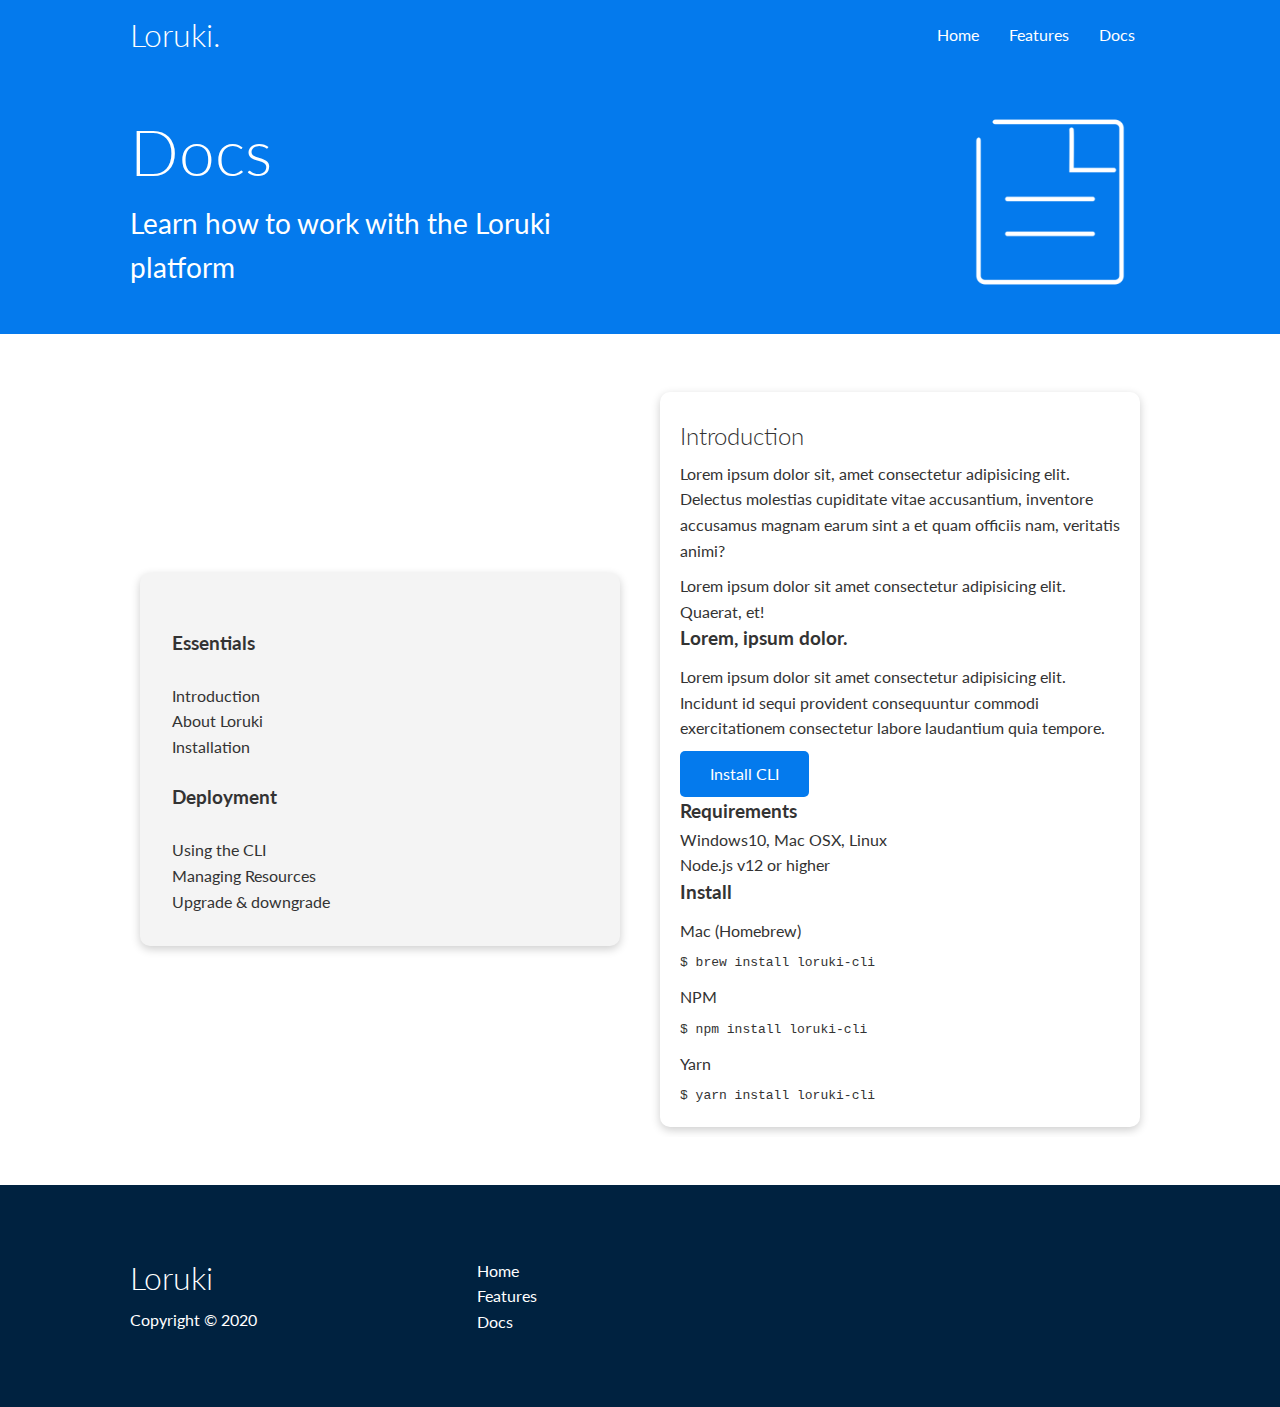
==== docs.html @ dbadfeea "Adding content to docs.html" ====
<!DOCTYPE html>
<html lang="en">
<head>
    <meta charset="UTF-8">
    <meta name="viewport" content="width=device-width, initial-scale=1.0">
    <title>Loruki | Cloud Hostin for Everyone</title>
    <!-- css -->
    <link rel="stylesheet" href="css/utilities.css">
    <link rel="stylesheet" href="css/style.css">
    <!-- font awesome -->
    <link rel="stylesheet" href="https://cdnjs.cloudflare.com/ajax/libs/font-awesome/5.15.1/css/all.min.css" integrity="sha512-+4zCK9k+qNFUR5X+cKL9EIR+ZOhtIloNl9GIKS57V1MyNsYpYcUrUeQc9vNfzsWfV28IaLL3i96P9sdNyeRssA==" crossorigin="anonymous" />
</head>
<body>
    <!-- Navbar -->
    <div class="navbar">
        <div class="container flex">
            <h1 class="logo">Loruki.</h1>
            <ul>
                <li><a href="index.html">Home</a></li>
                <li><a href="features.html">Features</a></li>
                <li><a href="docs.html">Docs</a></li>
            </ul>
        </div>
    </div>

    <!-- Head -->
    <section class="docs-head bg-primary py-3">
        <div class="container grid">
            <div>
                <h1 class="xl">Docs</h1>
                <p class="lead">
                    Learn how to work with the Loruki platform
                </p>
            </div>
            <img src="images/docs.png" alt="">
        </div>
    </section>

    
    <!-- Docs Main -->
    <section class="docs-main my-4">
        <div class="container grid">
            <div class="card bg-light p-3">
                <h3 class="my-2">Essentials</h3>
                <nav>
                    <ul>
                        <li><a href="#">Introduction</a></li>
                        <li><a href="#">About Loruki</a></li>
                        <li><a href="#">Installation</a></li>
                    </ul>
                </nav>

                <h3 class="my-2">Deployment</h3>
                <nav>
                    <ul>
                        <li><a href="#">Using the CLI</a></li>
                        <li><a href="#">Managing Resources</a></li>
                        <li><a href="#">Upgrade & downgrade</a></li>
                    </ul>
                </nav>
            </div>

            <div class="card">
                <h2>Introduction</h2>
                <p>Lorem ipsum dolor sit, amet consectetur adipisicing elit. Delectus molestias cupiditate vitae accusantium, inventore accusamus magnam earum sint a et quam officiis nam, veritatis animi?</p>
                <div class="alert alert-success">
                    <i class="fas fa-info"></i>Lorem ipsum dolor sit amet consectetur adipisicing elit. Quaerat, et!
                </div>

                <h3>Lorem, ipsum dolor.</h3>
                <p>Lorem ipsum dolor sit amet consectetur adipisicing elit. Incidunt id sequi provident consequuntur commodi exercitationem consectetur labore laudantium quia tempore.</p>
                <a href="#" class="btn btn-primary">Install CLI</a>

                <h3>Requirements</h3>
                <ul>
                    <li>Windows10, Mac OSX, Linux</li>
                    <li>Node.js v12 or higher</li>
                </ul>

                <h3>Install</h3>
                <p>Mac (Homebrew)</p>
                <pre><code>$ brew install loruki-cli</code></pre>

                <p>NPM</p>
                <pre><code>$ npm install loruki-cli</code></pre>

                <p>Yarn</p>
                <pre><code>$ yarn install loruki-cli</code></pre>

            </div>
        </div>
    </section>

    <!-- Footer -->
    <footer class="footer bg-dark py-5">
        <div class="container grid grid-3">
            <div>
                <h1>Loruki</h1>
                <p>Copyright &copy; 2020</p>
            </div>

            <nav>
                <ul>
                    <li><a href="index.html">Home</a></li>
                    <li><a href="features.html">Features</a></li>
                    <li><a href="docs.html">Docs</a></li>
                </ul>
            </nav>
    
            <div class="social">
                <a href="#"><i class="fab fa-github fa-2x"></i></a>
                <a href="#"><i class="fab fa-facebook fa-2x"></i></a>
                <a href="#"><i class="fab fa-instagram fa-2x"></i></a>
                <a href="#"><i class="fab fa-twitter fa-2x"></i></a>
            </div>
        </div>
    </footer>
</body>
</html>
---- css/utilities.css ----
/* Utilities */
.container {
  max-width: 1100px;
  margin: 0 auto;
  overflow: auto;
  padding: 0 40px;
}

.card {
  background-color: #fff;
  color: #333;
  border-radius: 10px;
  box-shadow: 0 3px 10px rgba(0, 0, 0, 0.2);
  padding: 20px;
  margin: 10px;
}

.btn {
  display: inline-block;
  padding: 10px 30px;
  background-color: var(--primary-color);
  color: #fff;
  cursor: pointer;
  border: none;
  border-radius: 5px;
}

.btn-outline {
  background-color: transparent;
  border: 1px solid #fff;
}

.btn:hover {
  transform: scale(0.98);
}

/* background and colored buttons */
.bg-primary,
.btn-primary {
  background-color: var(--primary-color);
  color: #fff;
}

.bg-secondary,
.btn-secondary {
  background-color: var(--secondary-color);
  color: #fff;
}

.bg-dark,
.btn-dark {
  background-color: var(--dark-color);
  color: #fff;
}

.bg-light,
.btn-light {
  background-color: var(--light-color);
  color: #333;
}

.bg-primary a,
.btn-primary a,
.bg-secondary a,
.btn-secondary a,
.bg-dark a,
.btn-dark a {
  color: #fff;
}

/* Text sizes */
.lead {
  font-size: 28px;
}

.sm {
  font-size: 1rem;
}

.md {
  font-size: 2rem;
}

.lg {
  font-size: 3rem;
}

.xl {
  font-size: 4rem;
}

.text-center {
  text-align: center;
}

.flex {
  display: flex;
  justify-content: center;
  align-items: center;
  height: 100%;
}

.grid {
  display: grid;
  grid-template-columns: repeat(2, 1fr);
  gap: 20px;
  justify-content: center;
  align-items: center;
  height: 100%;
}

.grid-3 {
  grid-template-columns: repeat(3, 1fr);
}

/* Margins */
.my-1 {
  margin: 1rem 0;
}

.my-2 {
  margin: 1.5rem 0;
}

.my-3 {
  margin: 2rem 0;
}

.my-4 {
  margin: 3rem 0;
}

.my-5 {
  margin: 4rem 0;
}

.m-1 {
  margin: 1rem;
}

.m-2 {
  margin: 1.5rem;
}

.m-3 {
  margin: 2rem;
}

.m-4 {
  margin: 3rem;
}

.m-5 {
  margin: 4rem;
}

/* Padding */
.py-1 {
  padding: 1rem 0;
}

.py-2 {
  padding: 1.5rem 0;
}

.py-3 {
  padding: 2rem 0;
}

.py-4 {
  padding: 3rem 0;
}

.py-5 {
  padding: 4rem 0;
}

.py-1 {
  padding: 1rem 0;
}

.p-1 {
  padding: 1.5rem;
}

.p-2 {
  padding: 1.5rem;
}

.p-3 {
  padding: 2rem;
}

.p-4 {
  padding: 3rem;
}

.p-5 {
  padding: 4rem;
}
---- css/style.css ----
@import url("https://fonts.googleapis.com/css2?family=Lato:wght@300&display=swap");

:root {
  --primary-color: #047aed;
  --secondary-color: #1c3fa8;
  --dark-color: #002240;
  --light-color: #f4f4f4;
}

* {
  box-sizing: border-box;
  padding: 0;
  margin: 0;
}

body {
  font-family: "Lato", sans-serif;
  color: #333;
  line-height: 1.6;
}

ul {
  list-style-type: none;
}

a {
  text-decoration: none;
  color: #333;
}

h1,
h2 {
  font-weight: 300;
  line-height: 1.2;
  margin: 10px 0;
}

p {
  margin: 10px 0;
}

img {
  width: 100%;
}

/* Navbar */
.navbar {
  background-color: var(--primary-color);
  color: #fff;
  height: 70px;
}

.navbar ul {
  display: flex;
}

.navbar a {
  color: #fff;
  padding: 10px;
  margin: 0 5px;
}

.navbar a:hover {
  border-bottom: 2px #fff solid;
}

.navbar .flex {
  justify-content: space-between;
}

/* Showcase */
.showcase {
  height: 400px;
  background-color: var(--primary-color);
  color: #fff;
  position: relative;
}

.showcase h1 {
  font-size: 40px;
}

.showcase p {
  margin: 20px 0;
}

.showcase .grid {
  overflow: visible;
  grid-template-columns: 55% 45%;
  gap: 30px;
}

.showcase-form {
  position: relative;
  top: 60px;
  height: 350px;
  width: 400px;
  padding: 40px;
  z-index: 100;
  justify-self: flex-end;
}

.showcase-form .form-control {
  margin: 30px 0;
}

.showcase-form input[type="text"],
.showcase-form input[type="email"] {
  border: 0;
  border-bottom: 1px solid #b4becb;
  width: 100%;
  padding: 3px;
  font-size: 16px;
}

.showcase-form input:focus {
  outline: none;
}

.showcase::before,
.showcase::after {
  content: "";
  position: absolute;
  height: 100px;
  bottom: -70px;
  right: 0;
  left: 0;
  background-color: #fff;
  transform: skewY(-3deg);
  -webkit-transform: skewY(-3deg);
  -moz-transform: skewY(-3deg);
  -ms-transform: skewY(-3deg);
}

/* Stats */
.stats {
  padding-top: 100px;
}

.stats-heading {
  max-width: 500px;
  margin: auto;
}

.stats .grid h3 {
  font-size: 35px;
}

.stats .grid p {
  font-size: 20px;
  font-weight: bold;
}

/* CLI */
.cli .grid {
  grid-template-columns: repeat(3, 1fr);
  grid-template-rows: repeat(2, 1fr);
}

.cli .grid > *:first-child {
  grid-column: 1 / span 2;
  grid-row: 1 / span 2;
}

/* Cloud */
.cloud .grid {
  grid-template-columns: 4fr 3fr;
}

/* Languages */
.languages .flex {
  flex-wrap: wrap;
}

.languages .card {
  text-align: center;
  margin: 18px 10px 40px;
  transition: transform 0.2s ease-in;
}

.languages .card h4 {
  font-size: 20px;
  margin-bottom: 10px;
}

.languages .card:hover {
  transform: translateY(-10px);
}

/* Features */
.features-head img,
.docs-head img {
  width: 200px;
  justify-self: flex-end;
}

.features-sub-head img {
  width: 300px;
  justify-self: flex-end;
}

.features-main .card > i {
  margin-right: 20px;
}

.features-main .grid {
  padding: 30px;
}

.features-main .grid > *:first-child {
  grid-column: 1 / span 3;
}

.features-main .grid > *:nth-child(2) {
  grid-column: 1 / span 2;
}

/* Footer */
.footer .social a {
  margin: 0 10px;
}

/* Tablets and under */
@media (max-width: 768px) {
  .grid,
  .showcase .grid,
  .cli .grid,
  .cloud .gird {
    grid-template-columns: 1fr;
    grid-template-rows: 1fr;
  }

  .showcase {
    height: auto;
  }

  .showcase-text {
    text-align: center;
    margin-top: 40px;
  }

  .showcase-form {
    justify-self: center;
    margin: auto;
  }

  .cli .grid > *:first-child {
    grid-column: 1;
    grid-row: 1;
  }
}

/* Mobile */
@media (max-width: 500px) {
  .navbar {
    height: 110px;
  }

  .navbar .flex {
    flex-direction: column;
  }

  .navbar ul {
    padding: 10px;
    background-color: rgba(0, 0, 0, 0.1);
  }
}
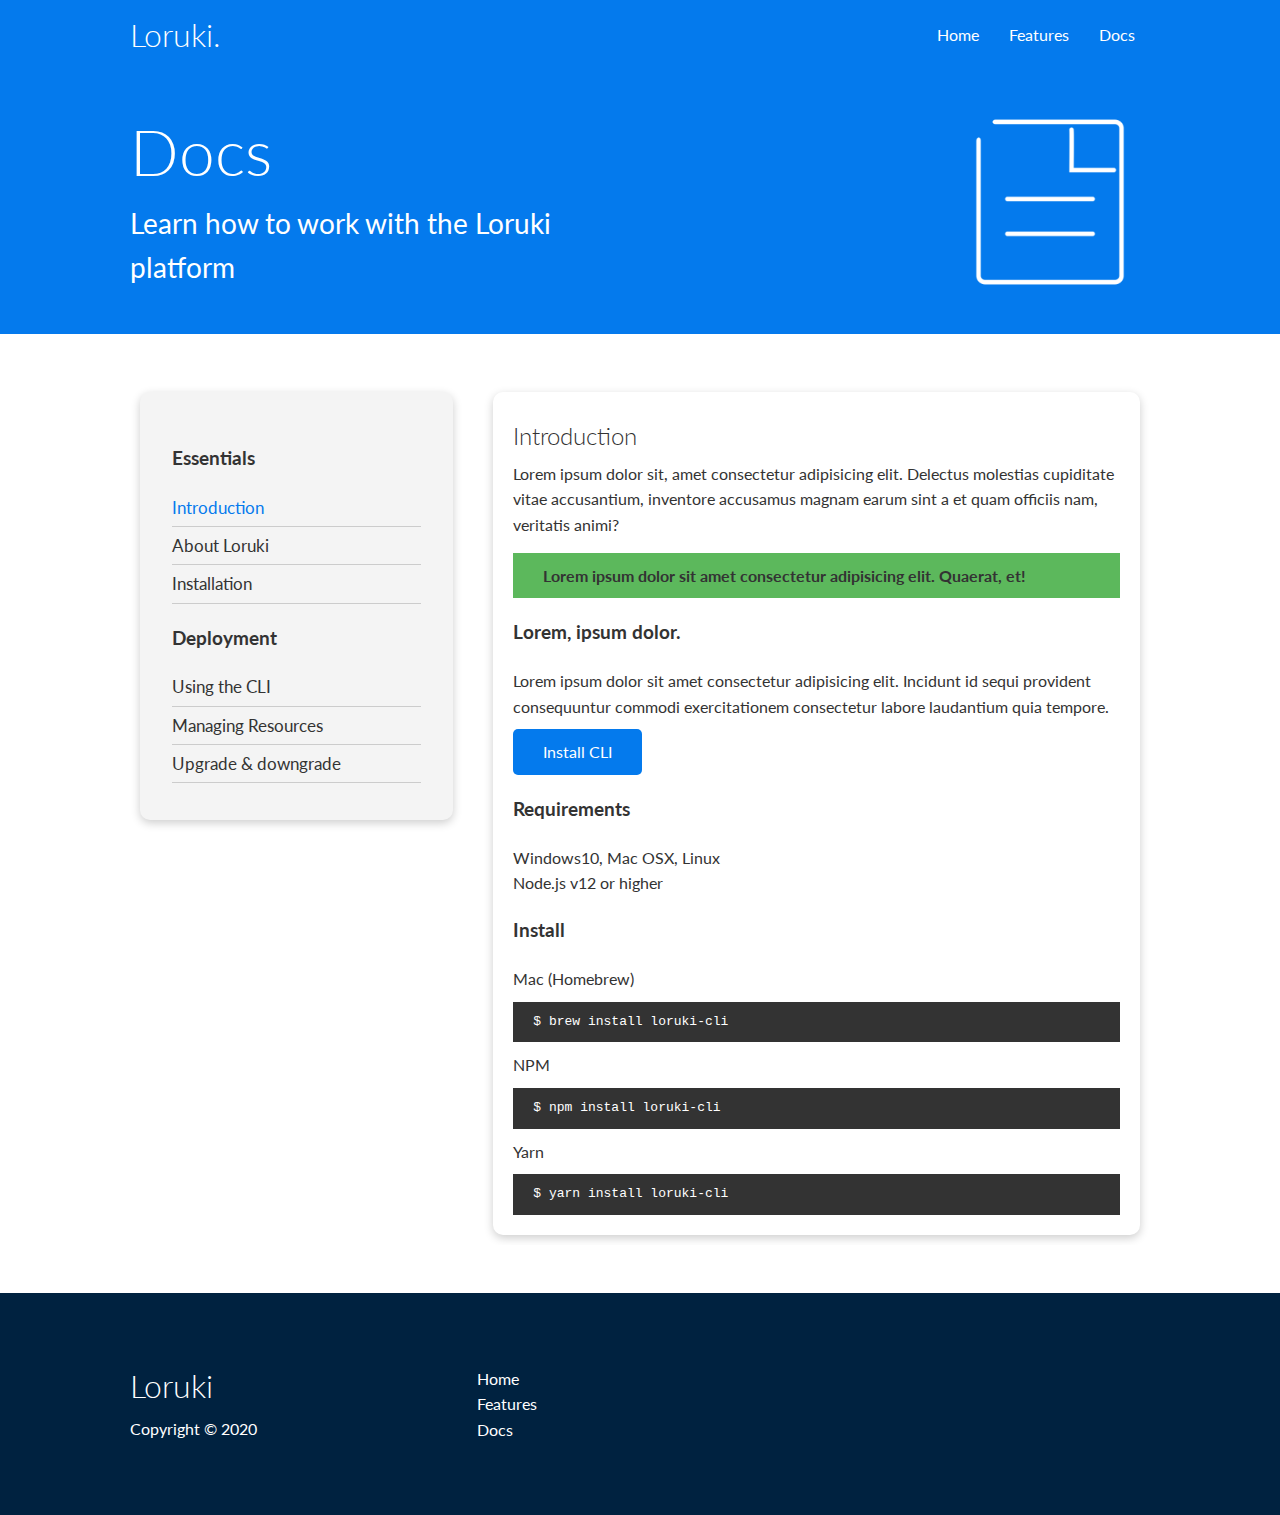
==== commit 76a272db: "Setting sytles for a primary text link" ====
--- a/docs.html
+++ b/docs.html
@@ -44,7 +44,7 @@
                 <h3 class="my-2">Essentials</h3>
                 <nav>
                     <ul>
-                        <li><a href="#">Introduction</a></li>
+                        <li><a class="text-primary" href="#">Introduction</a></li>
                         <li><a href="#">About Loruki</a></li>
                         <li><a href="#">Installation</a></li>
                     </ul>
--- a/css/utilities.css
+++ b/css/utilities.css
@@ -68,6 +68,24 @@
   color: #fff;
 }
 
+/* Text colors */
+.text-primary {
+  color: var(--primary-color);
+}
+
+.text-secondary {
+  color: var(--secondary-color);
+}
+
+.text-dark {
+  color: var(--dark-color);
+}
+
+.text-light {
+  color: var(--light-color);
+  color: #333;
+}
+
 /* Text sizes */
 .lead {
   font-size: 28px;
@@ -91,6 +109,27 @@
 
 .text-center {
   text-align: center;
+}
+
+/* Alert */
+.alert {
+  background-color: var(--light-color);
+  padding: 10px 20px;
+  font-weight: bold;
+  margin: 15px 0;
+}
+
+.alert i {
+  margin-right: 10px;
+}
+
+.alert-success {
+  background-color: var(--success-color);
+}
+
+.alert-error {
+  background-color: var(--error-color);
+  color: #fff;
 }
 
 .flex {
--- a/css/style.css
+++ b/css/style.css
@@ -5,6 +5,8 @@
   --secondary-color: #1c3fa8;
   --dark-color: #002240;
   --light-color: #f4f4f4;
+  --success-color: #5cb85c;
+  --error-color: #d9534f;
 }
 
 * {
@@ -41,6 +43,13 @@
 
 img {
   width: 100%;
+}
+
+code,
+pre {
+  background-color: #333;
+  color: #fff;
+  padding: 10px;
 }
 
 /* Navbar */
@@ -215,6 +224,27 @@
   grid-column: 1 / span 2;
 }
 
+/* Docs */
+.docs-main h3 {
+  margin: 20px 0;
+}
+
+.docs-main .grid {
+  grid-template-columns: 1fr 2fr;
+  align-items: flex-start;
+}
+
+.docs-main nav li {
+  font-size: 17px;
+  padding-bottom: 5px;
+  margin-bottom: 5px;
+  border-bottom: 1px solid #ccc;
+}
+
+.docs-main a:hover {
+  font-weight: bold;
+}
+
 /* Footer */
 .footer .social a {
   margin: 0 10px;
